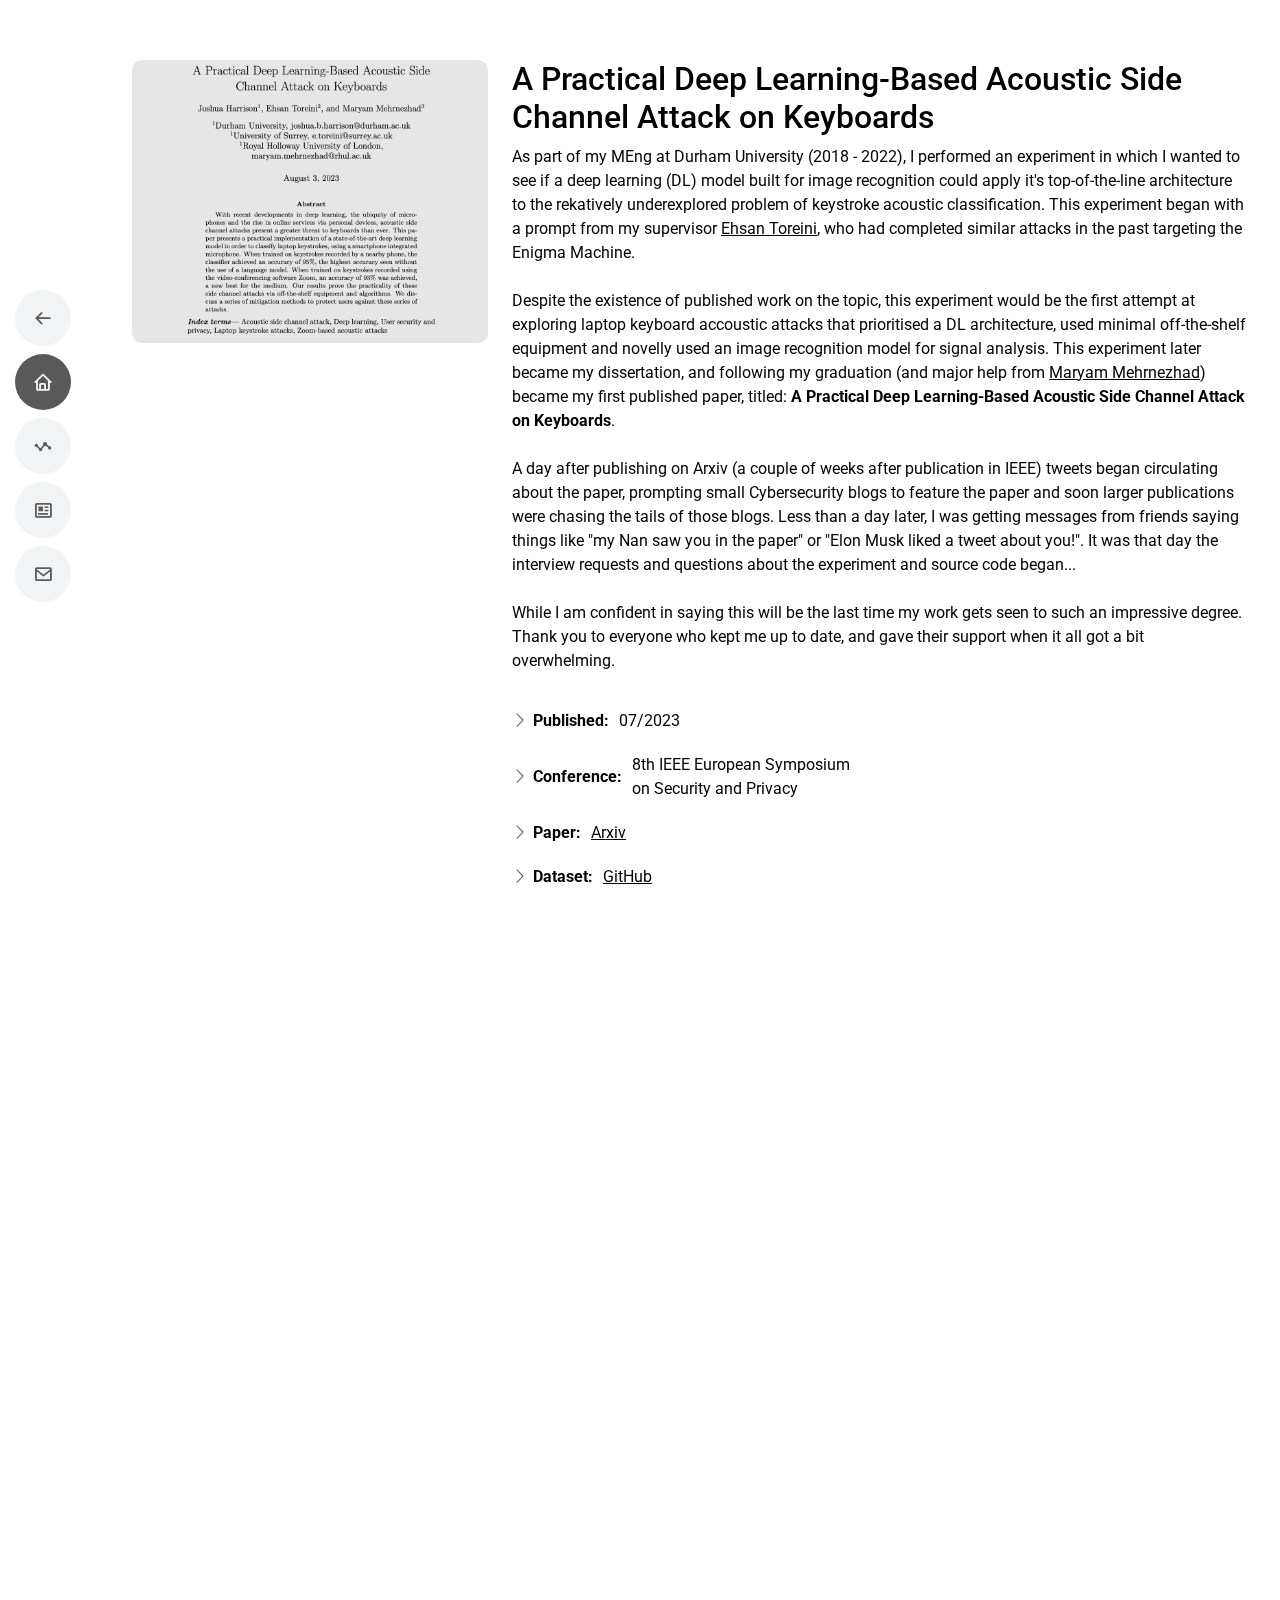
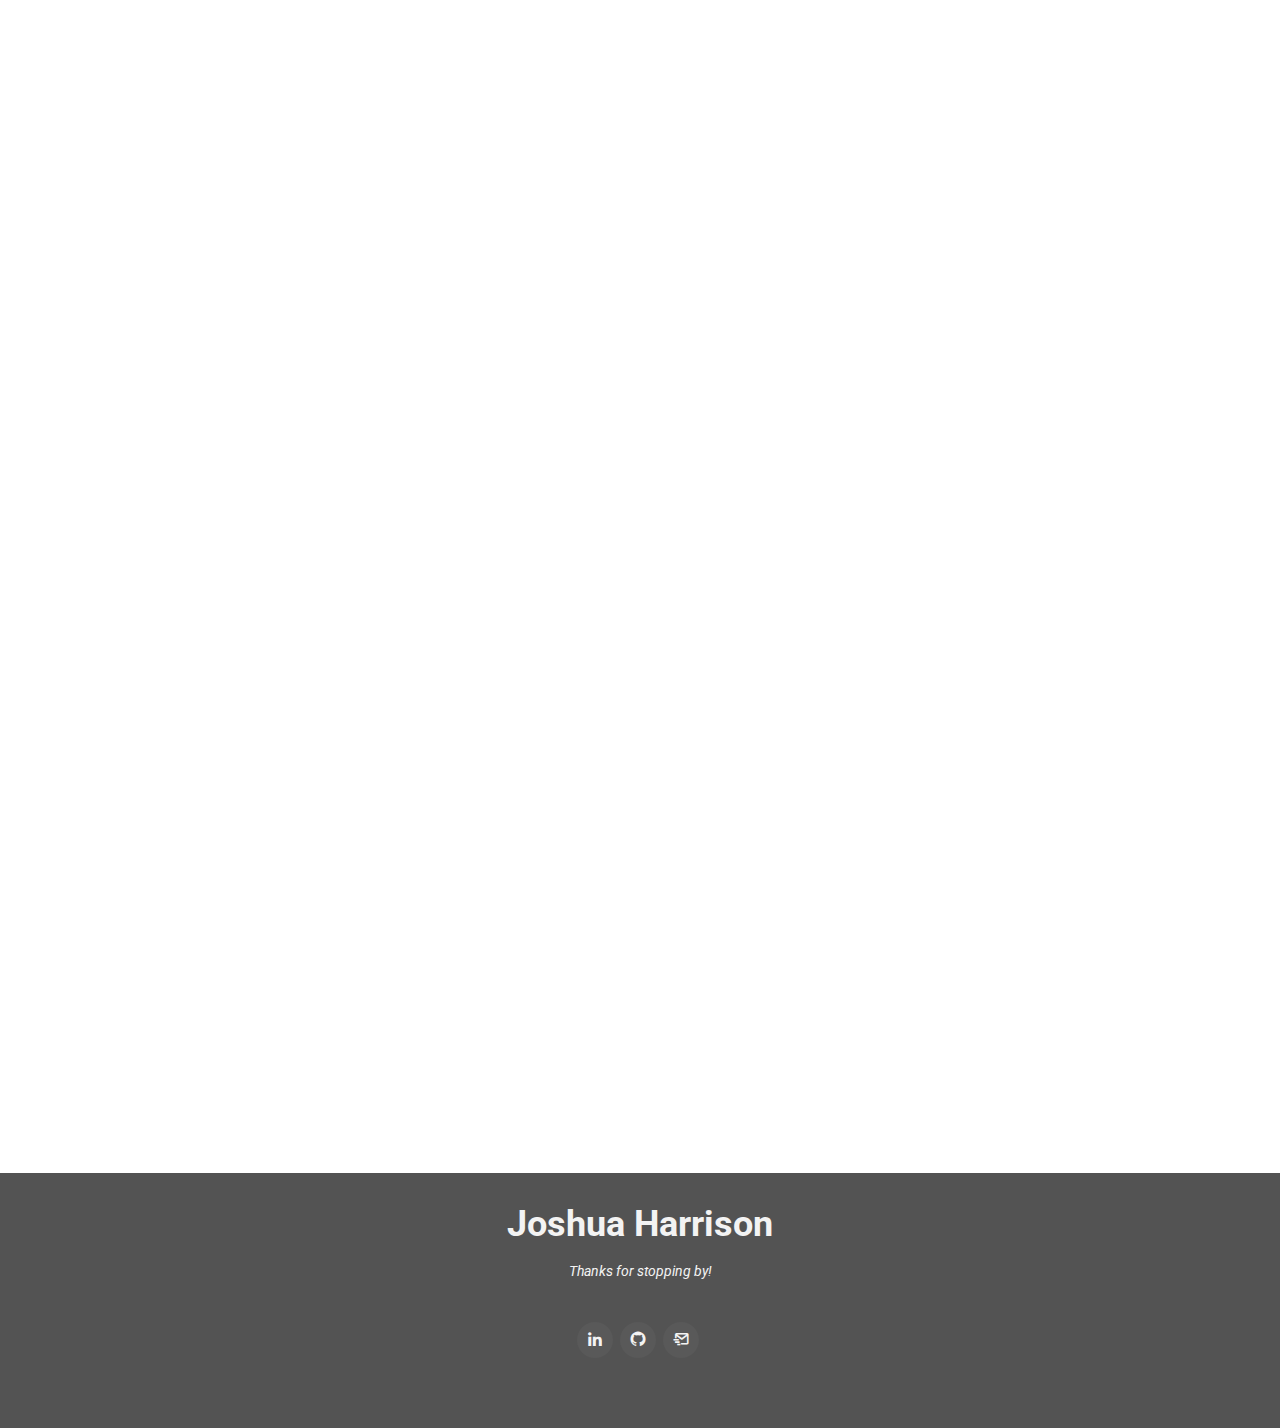
==== AcousticAttack.html @ 3df137f0 "Adds new page for Project" ====
<!DOCTYPE html>
<html lang="en">

<head>
  <meta charset="utf-8">
  <meta content="width=device-width, initial-scale=1.0" name="viewport">

  <title>Joshua Harrison</title>
  <meta content="" name="description">
  <meta content="" name="keywords">

  <!-- Favicons -->
  <link href="assets/img/favicon.png" rel="icon">
  <link href="assets/img/apple-touch-icon.png" rel="apple-touch-icon">

  <!-- Google Fonts -->
  <link rel="preconnect" href="https://fonts.gstatic.com" crossorigin>
  <link
    href="https://fonts.googleapis.com/css2?family=Roboto:ital,wght@0,100;0,300;0,400;0,500;0,700;0,900;1,100;1,300;1,400;1,500;1,700;1,900&display=swap"
    rel="stylesheet">

  <!-- Vendor CSS Files -->
  <link href="assets/vendor/aos/aos.css" rel="stylesheet">
  <link href="assets/vendor/bootstrap/css/bootstrap.min.css" rel="stylesheet">
  <link href="assets/vendor/bootstrap-icons/bootstrap-icons.css" rel="stylesheet">
  <link href="assets/vendor/boxicons/css/boxicons.min.css" rel="stylesheet">
  <link href="assets/vendor/glightbox/css/glightbox.min.css" rel="stylesheet">
  <link href="assets/vendor/swiper/swiper-bundle.min.css" rel="stylesheet">

  <!-- Template Main CSS File -->
  <link href="assets/css/style.css" rel="stylesheet">

  <!-- =======================================================
  * Template Name: MyResume - v4.3.0
  * Template URL: https://bootstrapmade.com/free-html-bootstrap-template-my-resume/
  * Author: BootstrapMade.com
  * License: https://bootstrapmade.com/license/
  ======================================================== -->
</head>

<body>

  <!-- ======= Mobile nav toggle button ======= -->
  <!-- <button type="button" class="mobile-nav-toggle d-xl-none"><i class="bi bi-list mobile-nav-toggle"></i></button> -->
  <i class="bi bi-list mobile-nav-toggle d-xl-none"></i>
  <!-- ======= Header ======= -->
  <header id="header" class="d-flex flex-column justify-content-center">

    <nav id="navbar" class="navbar nav-menu">
      <ul>
        <li><a href="./index.html" class="nav-link"><i class="bx bx-arrow-back"></i> <span>Back</span></a></li>
        <li><a href="#about" class="nav-link scrollto"><i class="bx bx-home"></i> <span>About</span></a></li>
        <li><a href="#stats" class="nav-link scrollto"><i class="bx bx-stats"></i> <span>Statictics</span></a></li>
        <li><a href="#press" class="nav-link scrollto"><i class="bx bx-news"></i> <span>Press and TV</span></a></li>
        <li><a href="#contact" class="nav-link scrollto"><i class="bx bx-envelope"></i> <span>Contact</span></a></li>
      </ul>
    </nav><!-- .nav-menu -->

  </header><!-- End Header -->

  <main id="main">

    <!-- ======= About Section ======= -->
    <section id="about" class="about">
      <div class="container" data-aos="fade-up">
        <div class="row">
          <div class="col-lg-4">
            <img src="assets/img/Abstract.png" class="img-fluid" alt="" style="border-radius: 10px; filter: brightness(90%);">
          </div>
          <div class="col-lg-8 pt-4 pt-lg-0 content">
            <h2 style="text-transform: none; font-weight: 500;">A Practical Deep Learning-Based Acoustic Side Channel Attack on Keyboards</h2>
            <p>
              As part of my MEng at Durham University (2018 - 2022), I performed an experiment in which I wanted to see if a deep learning (DL) model built for image recognition
              could apply it's top-of-the-line architecture to the rekatively underexplored problem of keystroke acoustic classification. This experiment began with a prompt
              from my supervisor <a href="ehsan toreini">Ehsan Toreini</a>, who had completed similar attacks in the past targeting the Enigma Machine. 
              <br><br>
              Despite the existence of published work on the topic, this experiment would be the first attempt at exploring laptop keyboard accoustic attacks that prioritised
              a DL architecture, used minimal off-the-shelf equipment and novelly used an image recognition model for signal analysis. This experiment later became my dissertation,
              and following my graduation (and major help from <a href="https://sites.google.com/view/maryammjd/home">Maryam Mehrnezhad</a>) became my first published paper, titled: <b>A Practical Deep Learning-Based Acoustic Side Channel Attack on Keyboards</b>.
              <br><br>
              A day after publishing on Arxiv (a couple of weeks after publication in IEEE) tweets began circulating about the paper, prompting small Cybersecurity blogs to feature
              the paper and soon larger publications were chasing the tails of those blogs. Less than a day later, I was getting messages from friends saying things like "my Nan saw you in the paper"
              or "Elon Musk liked a tweet about you!". It was that day the interview requests and questions about the experiment and source code began...
              <br><br>
              While I am confident in saying this will be the last time my work gets seen to such an impressive degree. Thank you to everyone who kept me up to date,
              and gave their support when it all got a bit overwhelming. 
            </p>
            <div class="row">
              <div class="col-lg-6">
                <ul>
                  <li></li>
                  <li><i class="bi bi-chevron-right"></i> <strong>Published:</strong> <span>07/2023</span></li>
                  <li><i class="bi bi-chevron-right"></i> <strong>Conference:</strong> <span>8th IEEE European Symposium on Security and Privacy</span></li>
                  <li><i class="bi bi-chevron-right"></i> <strong>Paper:</strong> <span><a href="https://arxiv.org/abs/2308.01074">Arxiv</a></span></span></li>
                  <li><i class="bi bi-chevron-right"></i> <strong>Dataset:</strong> <span><a href="https://github.com/JBFH-Dev/Keystroke-Datasets">GitHub</a></span></span></li>
                </ul>
              </div>
            </div>
          </div>
        </div>
      </div>
    </section><!-- End About Section -->

    <!-- ======= Facts Section ======= -->
    <section id="stats" class="facts">
      <div class="container" data-aos="fade-up">

        <div class="row">

          <div class="col-lg-3 col-md-6">
            <div class="count-box">
              <i class="bi bi-globe"></i>
              <span data-purecounter-start="0" data-purecounter-end="1250" data-purecounter-duration="1"
                class="purecounter"></span>
              <p><a href="https://www.altmetric.com/details/152330368#score">AltMetric</a> Attention Score</p>
            </div>
          </div>

          <div class="col-lg-3 col-md-6 mt-5 mt-md-0">
            <div class="count-box">
              <i class="bi bi-twitter"></i>
              <span data-purecounter-start="0" data-purecounter-end="756" data-purecounter-duration="1"
                class="purecounter"></span>
              <p>Tweets</p>
            </div>
          </div>

          <div class="col-lg-3 col-md-6 mt-5 mt-lg-0">
            <div class="count-box">
              <i class="bi bi-newspaper"></i>
              <span data-purecounter-start="0" data-purecounter-end="93" data-purecounter-duration="1"
                class="purecounter"></span>
              <p>News Outlets</p>
            </div>
          </div>

          <div class="col-lg-3 col-md-6 mt-5 mt-lg-0">
            <div class="count-box">
              <i class="bi bi-tv"></i>
              <span data-purecounter-start="0" data-purecounter-end="4" data-purecounter-duration="1"
                class="purecounter"></span>
              <p>Radio, Podcast &amp; TV Interviews</p>
            </div>
          </div>

        </div>

      </div>
    </section><!-- End Facts Section -->

    <!-- ======= Portfolio Section ======= -->
    <section id="press" class="portfolio section-bg">
      <div class="container" data-aos="fade-up">

        <div class="section-title">
          <h2>Press and TV</h2>
          <p>Below are a few of the mentions the paper has gotten in the press, keep checking
            back or follow my <a href="https://www.altmetric.com/details/152330368#score">AltMetric</a> to see updates!</p>
        </div>

        <div class="row">
          <div class="col-lg-12 d-flex justify-content-center" data-aos="fade-up" data-aos-delay="100">
            <ul id="portfolio-flters">
              <li data-filter="*" class="filter-active">All</li>
              <li data-filter=".filter-news">News</li>
              <li data-filter=".filter-tv">TV</li>
              <li data-filter=".filter-radio">Radio/Podcast</li>
            </ul>
          </div>
        </div>

        <div class="row portfolio-container" data-aos="fade-up" data-aos-delay="200">

          <div class="col-lg-4 col-md-6 portfolio-item filter-news">
            <div class="portfolio-wrap">
              <img src="assets/img/press/Fortune.png" class="img-fluid" alt="" style="filter: brightness(95%);">
              <div class="portfolio-info">
                <h4>Fortune</h4>
                <div class="portfolio-links">
                  <a href="https://fortune.com/2023/08/08/artificial-intelligence-listen-keyboard-typing-steal-sensitive-information-cybersecurity-research/" data-glightbox="type: external"
                    title="Portfolio Details"><i class="bx bx-link"></i></a>
                </div>
              </div>
            </div>
          </div>

          <div class="col-lg-4 col-md-6 portfolio-item filter-tv">
            <div class="portfolio-wrap">
              <img src="assets/img/press/CBS.png" class="img-fluid" alt="">
              <div class="portfolio-info">
                <h4>CBS News</h4>
                <div class="portfolio-links">
                  <a href="https://www.cbsnews.com/video/ai-could-steal-information-by-listening-to-you-type-keystrokes-study/" data-glightbox="type: external"
                    title="Portfolio Details"><i class="bx bx-link"></i></a>
                </div>
              </div>
            </div>
          </div>

          <div class="col-lg-4 col-md-6 portfolio-item filter-news">
            <div class="portfolio-wrap">
              <img src="assets/img/press/Guardian.png" class="img-fluid" alt="">
              <div class="portfolio-info">
                <h4>The Guardian</h4>
                <div class="portfolio-links">
                  <a href="https://www.theguardian.com/technology/2023/aug/08/ai-could-identify-passwords-by-sound-of-keys-being-pressed-study-suggests" data-glightbox="type: external"
                    title="Portfolio Details"><i class="bx bx-link"></i></a>
                </div>
              </div>
            </div>
          </div>

          <div class="col-lg-4 col-md-6 portfolio-item filter-radio">
            <div class="portfolio-wrap">
              <img src="assets/img/press/BBC.png" class="img-fluid" alt="">
              <div class="portfolio-info">
                <h4>BBC Global News</h4>
                <div class="portfolio-links">
                  <a href="https://open.spotify.com/episode/1rmKvZ9e3f9NEmU8VSKsXZ?si=bbad71d1962d490c" data-glightbox="type: external"
                    title="Portfolio Details"><i class="bx bx-link"></i></a>
                </div>
              </div>
            </div>
          </div>

          <div class="col-lg-4 col-md-6 portfolio-item filter-news">
            <div class="portfolio-wrap">
              <img src="assets/img/press/NewScientist.png" class="img-fluid" alt="">
              <div class="portfolio-info">
                <h4>New Scientist</h4>
                <div class="portfolio-links">
                  <a href="https://www.newscientist.com/article/2386895-ai-can-hear-what-youre-typing-over-zoom-with-93-per-cent-accuracy/" data-glightbox="type: external"
                    title="Portfolio Details"><i class="bx bx-link"></i></a>
                </div>
              </div>
            </div>
          </div>

          <div class="col-lg-4 col-md-6 portfolio-item filter-news">
            <div class="portfolio-wrap">
              <img src="assets/img/press/TheTimes.png" class="img-fluid" alt="">
              <div class="portfolio-info">
                <h4>The Times</h4>
                <div class="portfolio-links">
                  <a href="https://www.thetimes.co.uk/article/2175210e-3542-11ee-a54b-14a9a87cf1a8?shareToken=8038be019189c8128fcda77828b80289" data-glightbox="type: external"
                    title="Portfolio Details"><i class="bx bx-link"></i></a>
                </div>
              </div>
            </div>
          </div>

          <div class="col-lg-4 col-md-6 portfolio-item filter-news">
            <div class="portfolio-wrap">
              <img src="assets/img/press/Ars.png" class="img-fluid" alt="">
              <div class="portfolio-info">
                <h4>Ars Technica</h4>
                <div class="portfolio-links">
                  <a href="https://arstechnica.com/gadgets/2023/08/type-softly-researchers-can-guess-keystrokes-by-sound-with-93-accuracy/" data-glightbox="type: external"
                    title="Portfolio Details"><i class="bx bx-link"></i></a>
                </div>
              </div>
            </div>
          </div>

          <div class="col-lg-4 col-md-6 portfolio-item filter-news">
            <div class="portfolio-wrap">
              <img src="assets/img/press/Hackaday.png" class="img-fluid" alt="">
              <div class="portfolio-info">
                <h4>Hackaday</h4>
                <div class="portfolio-links">
                  <a href="https://hackaday.com/2023/08/06/noisy-keyboards-sink-ships/" data-glightbox="type: external"
                    title="Portfolio Details"><i class="bx bx-link"></i></a>
                </div>
              </div>
            </div>
          </div>

          <div class="col-lg-4 col-md-6 portfolio-item filter-news">
            <div class="portfolio-wrap">
              <img src="assets/img/press/Independent.png" class="img-fluid" alt="">
              <div class="portfolio-info">
                <h4>Independent</h4>
                <div class="portfolio-links">
                  <a href="https://www.independent.co.uk/tech/ai-password-stealing-accurate-cyberattack-b2389303.html" data-glightbox="type: external"
                    title="Portfolio Details"><i class="bx bx-link"></i></a>
                </div>
              </div>
            </div>
          </div>

          <div class="col-lg-4 col-md-6 portfolio-item filter-news">
            <div class="portfolio-wrap">
              <img src="assets/img/press/Mashable.png" class="img-fluid" alt="">
              <div class="portfolio-info">
                <h4>Mashable</h4>
                <div class="portfolio-links">
                  <a href="https://mashable.com/article/cyberattack-password-keystroke-acoustics-ai" data-glightbox="type: external"
                    title="Portfolio Details"><i class="bx bx-link"></i></a>
                </div>
              </div>
            </div>
          </div>

        </div>

      </div>
    </section><!-- End Portfolio Section -->

   

    <!-- ======= Contact Section ======= -->
    <section id="contact" class="contact">
      <div class="container" data-aos="fade-up">

        <div class="section-title">
          <h2>Contact</h2>
        </div>

        <div class="row mt-1">

          <div class="col-lg-4">
            <div class="info">

              <div class="email">
                <i class="bx bx-mail-send"></i>
                <h4>Email:</h4>
                <p><a style="color: #949494;" href="mailto:josh@jbfh.com">josh@jbfh.com</a></p>
              </div>

              <div class="email">
                <i class="bx bxl-linkedin"></i>
                <h4>LinkedIn:</h4>
                <p><a style="color: #949494;"
                    href="https://www.linkedin.com/in/jbfh/">https://www.linkedin.com/in/jbfh/</a></p>
              </div>

            </div>

          </div>

          <div class="col-lg-8 mt-5 mt-lg-0">

            <img src="assets/img/portfolio/LinkedInBanner.jpeg" class="img-fluid" alt="" style="border-radius: 25px;">
          </div>

        </div>

      </div>
    </section><!-- End Contact Section -->

  </main><!-- End #main -->

  <!-- ======= Footer ======= -->
  <footer id="footer">
    <div class="container">
      <h3>Joshua Harrison</h3>
      <p>Thanks for stopping by!</p>
      <div class="social-links">
        <a href="https://www.linkedin.com/in/jbfh/" class="linkedin"><i class="bx bxl-linkedin"></i></a>
        <a href="https://github.com/JBFH-Dev" class="facebook"><i class="bx bxl-github"></i></a>
        <a href="mailto:josh@jbfh.com" class="email"><i class="bx bx-mail-send"></i></a>
      </div>

    </div>
  </footer><!-- End Footer -->

  <div id="preloader"></div>
  <a href="#" class="back-to-top d-flex align-items-center justify-content-center"><i
      class="bi bi-arrow-up-short"></i></a>

  <!-- Vendor JS Files -->
  <script src="assets/vendor/aos/aos.js"></script>
  <script src="assets/vendor/bootstrap/js/bootstrap.bundle.min.js"></script>
  <script src="assets/vendor/glightbox/js/glightbox.min.js"></script>
  <script src="assets/vendor/isotope-layout/isotope.pkgd.min.js"></script>
  <script src="assets/vendor/php-email-form/validate.js"></script>
  <script src="assets/vendor/purecounter/purecounter.js"></script>
  <script src="assets/vendor/swiper/swiper-bundle.min.js"></script>
  <script src="assets/vendor/typed.js/typed.min.js"></script>
  <script src="assets/vendor/waypoints/noframework.waypoints.js"></script>

  <!-- Template Main JS File -->
  <script src="assets/js/main.js"></script>

</body>

</html>
---- assets/css/style.css ----
/**
* Template Name: MyResume - v4.3.0
* Template URL: https://bootstrapmade.com/free-html-bootstrap-template-my-resume/
* Author: BootstrapMade.com
* License: https://bootstrapmade.com/license/
*/

/*--------------------------------------------------------------
# General
--------------------------------------------------------------*/
body {
  font-family: "Roboto", sans-serif;
  color: #000000;
}

a {
  color: #000000;
  text-decoration: underline;
}

a:hover {
  color: #e4e4e4;
  text-decoration: none;
}

h1, h2, h3, h4, h5, h6 {
  font-family: "Roboto", sans-serif;
}

/*--------------------------------------------------------------
# Back to top button
--------------------------------------------------------------*/
.back-to-top {
  position: fixed;
  visibility: hidden;
  opacity: 0;
  right: 15px;
  bottom: 15px;
  z-index: 996;
  background: #595959;
  width: 40px;
  height: 40px;
  border-radius: 50px;
  transition: all 0.4s;
}

.back-to-top i {
  font-size: 28px;
  color: #f3f3f3;
  line-height: 0;
}

.back-to-top:hover {
  background: #b3b3b3;
  color: #f3f3f3;
}

.back-to-top.active {
  visibility: visible;
  opacity: 1;
}

/*--------------------------------------------------------------
# Preloader
--------------------------------------------------------------*/
#preloader {
  position: fixed;
  top: 0;
  left: 0;
  right: 0;
  bottom: 0;
  z-index: 9999;
  overflow: hidden;
  background: #f3f3f3;
}

#preloader:before {
  content: "";
  position: fixed;
  top: calc(50% - 30px);
  left: calc(50% - 30px);
  border: 6px solid #595959;
  border-top-color: #f3f3f3;
  border-bottom-color: #f3f3f3;
  border-radius: 50%;
  width: 60px;
  height: 60px;
  -webkit-animation: animate-preloader 1s linear infinite;
  animation: animate-preloader 1s linear infinite;
}

@-webkit-keyframes animate-preloader {
  0% {
    transform: rotate(0deg);
  }
  100% {
    transform: rotate(360deg);
  }
}

@keyframes animate-preloader {
  0% {
    transform: rotate(0deg);
  }
  100% {
    transform: rotate(360deg);
  }
}

/*--------------------------------------------------------------
# Disable aos animation delay on mobile devices
--------------------------------------------------------------*/
@media screen and (max-width: 768px) {
  [data-aos-delay] {
    transition-delay: 0 !important;
  }
}

/*--------------------------------------------------------------
# Header
--------------------------------------------------------------*/
#header {
  position: fixed;
  top: 0;
  left: 0;
  bottom: 0;
  z-index: 9997;
  transition: all 0.5s;
  padding: 15px;
  overflow-y: auto;
}

@media (max-width: 992px) {
  #header {
    width: 300px;
    background: #f3f3f3;
    border-right: 1px solid #e6e9ec;
    left: -300px;
  }
}

@media (min-width: 992px) {
  #main {
    margin-left: 100px;
  }
}

/*--------------------------------------------------------------
# Navigation Menu
--------------------------------------------------------------*/
/**
* Desktop Navigation 
*/
.nav-menu {
  padding: 0;
  display: block;
}

.nav-menu * {
  margin: 0;
  padding: 0;
  list-style: none;
}

.nav-menu > ul > li {
  position: relative;
  white-space: nowrap;
}

.nav-menu a, .nav-menu a:focus {
  display: flex;
  align-items: center;
  color: #5c5c5c;
  padding: 10px 18px;
  margin-bottom: 8px;
  transition: 0.3s;
  font-size: 15px;
  border-radius: 50px;
  background: #f2f3f5;
  height: 56px;
  width: 100%;
  overflow: hidden;
  transition: 0.3s;
}

.nav-menu a i, .nav-menu a:focus i {
  font-size: 20px;
}

.nav-menu a span, .nav-menu a:focus span {
  padding: 0 5px 0 7px;
  color: #575757;
}

@media (min-width: 992px) {
  .nav-menu a, .nav-menu a:focus {
    width: 56px;
  }
  .nav-menu a span, .nav-menu a:focus span {
    display: none;
    color: #f3f3f3;
  }
}

.nav-menu a:hover, .nav-menu .active, .nav-menu .active:focus, .nav-menu li:hover > a {
  color: #f3f3f3;
  background: #595959;
}

.nav-menu a:hover span, .nav-menu .active span, .nav-menu .active:focus span, .nav-menu li:hover > a span {
  color: #f3f3f3;
}

.nav-menu a:hover, .nav-menu li:hover > a {
  width: 100%;
  color: #f3f3f3;
}

.nav-menu a:hover span, .nav-menu li:hover > a span {
  display: block;
}

/**
* Mobile Navigation 
*/
.mobile-nav-toggle {
  position: fixed;
  right: 10px;
  top: 10px;
  z-index: 9998;
  border: 0;
  background: none;
  font-size: 28px;
  transition: all 0.4s;
  outline: none !important;
  line-height: 0;
  cursor: pointer;
  border-radius: 50px;
  padding: 5px;
}

.mobile-nav-toggle i {
  color: #575757;
}

.mobile-nav-active {
  overflow: hidden;
}

.mobile-nav-active #header {
  left: 0;
}

.mobile-nav-active .mobile-nav-toggle {
  color: #f3f3f3;
  background-color: #595959;
}

/*--------------------------------------------------------------
# Hero Section
--------------------------------------------------------------*/
#hero {
  width: 100%;
  height: 100vh;
  background: url("../img/Amzn.JPEG") top right no-repeat;
  background-size: cover;
  position: relative;
}

@media (min-width: 992px) {
  #hero {
    padding-left: 160px;
  }
}

#hero:before {
  content: "";
  background: rgba(245, 245, 245, 0.75);
  position: absolute;
  bottom: 0;
  top: 0;
  left: 0;
  right: 0;
}

#hero h1 {
  margin: 0;
  font-size: 64px;
  font-weight: 700;
  line-height: 56px;
  color: #575757;
}

#hero p {
  color: #333333;
  margin: 15px 0 0 0;
  font-size: 26px;
  font-family: "Roboto", sans-serif;
}

#hero p span {
  color: #595959;
  letter-spacing: 1px;
}

#hero .social-links {
  margin-top: 30px;
}

#hero .social-links a {
  font-size: 24px;
  display: inline-block;
  color: #575757;
  line-height: 1;
  margin-right: 20px;
  transition: 0.3s;
}

#hero .social-links a:hover {
  color: #595959;
}

@media (max-width: 992px) {
  #hero {
    text-align: center;
  }
  #hero h1 {
    font-size: 32px;
    line-height: 36px;
  }
  #hero p {
    margin-top: 10px;
    font-size: 20px;
    line-height: 24px;
  }
}

/*--------------------------------------------------------------
# Sections General
--------------------------------------------------------------*/
section {
  padding: 60px 0;
  overflow: hidden;
}

.section-title {
  text-align: center;
  padding-bottom: 30px;
}

.section-title h2 {
  font-size: 32px;
  font-weight: bold;
  text-transform: uppercase;
  margin-bottom: 20px;
  padding-bottom: 20px;
  position: relative;
  color: #535353;
}

.section-title h2::before {
  content: '';
  position: absolute;
  display: block;
  width: 120px;
  height: 1px;
  background: #ddd;
  bottom: 1px;
  left: calc(50% - 60px);
}

.section-title h2::after {
  content: '';
  position: absolute;
  display: block;
  width: 40px;
  height: 3px;
  background: #575757;
  bottom: 0;
  left: calc(50% - 20px);
}

.section-title p {
  margin-bottom: 0;
}

/*--------------------------------------------------------------
# About
--------------------------------------------------------------*/
.about .content h3 {
  font-weight: 700;
  font-size: 26px;
  color: #595959;
}

.about .content ul {
  list-style: none;
  padding: 0;
}

.about .content ul li {
  margin-bottom: 20px;
  display: flex;
  align-items: center;
}

.about .content ul strong {
  margin-right: 10px;
}

.about .content ul i {
  font-size: 16px;
  margin-right: 5px;
  color: #595959;
  line-height: 0;
}

.about .content p:last-child {
  margin-bottom: 0;
}

/*--------------------------------------------------------------
# Facts
--------------------------------------------------------------*/
.facts .count-box {
  padding: 30px 30px 25px 30px;
  margin-top: 30px;
  width: 100%;
  position: relative;
  text-align: center;
  background: #f3f3f3;
}

.facts .count-box i {
  position: absolute;
  top: -25px;
  left: 50%;
  transform: translateX(-50%);
  font-size: 24px;
  background: #595959;
  color: #f3f3f3;
  border-radius: 50px;
  display: inline-flex;
  align-items: center;
  justify-content: center;
  width: 48px;
  height: 48px;
}

.facts .count-box span {
  font-size: 36px;
  display: block;
  font-weight: 600;
  color: #1f1f1f;
}

.facts .count-box p {
  padding: 0;
  margin: 0;
  font-family: "Roboto", sans-serif;
  font-size: 14px;
}

/*--------------------------------------------------------------
# Skills
--------------------------------------------------------------*/
.skills .progress {
  height: 60px;
  display: block;
  background: none;
  border-radius: 0;
}

.skills .progress .skill {
  padding: 10px 0;
  margin: 0;
  text-transform: uppercase;
  display: block;
  font-weight: 600;
  font-family: "Roboto", sans-serif;
  color: #494949;
}

.skills .progress .skill .val {
  float: right;
  font-style: normal;
}

.skills .progress-bar-wrap {
  background: #f2f3f5;
}

.skills .progress-bar {
  width: 1px;
  height: 10px;
  transition: .9s;
  background-color: #595959;
}

/*--------------------------------------------------------------
# Resume
--------------------------------------------------------------*/
.resume .resume-title {
  font-size: 26px;
  font-weight: 700;
  margin-top: 20px;
  margin-bottom: 20px;
  color: #494949;
}

img.logo {
  height: 10%;
  width: 10%;
  border-radius: 5%; 
  display: block; 
  margin-bottom: 10px;
}

.resume .resume-item {
  padding: 0 0 20px 20px;
  margin-top: -2px;
  border-left: 2px solid #595959;
  position: relative;
}

.resume .resume-item h4 {
  line-height: 18px;
  font-size: 18px;
  font-weight: 600;
  text-transform: uppercase;
  font-family: "Roboto", sans-serif;
  color: #595959;
  margin-bottom: 10px;
}

.resume .resume-item h5 {
  font-size: 14px;
  font-style: italic;
  background: #535353;
  color: #f3f3f3;
  padding: 5px 15px;
  display: inline-block;
  font-weight: 400;
  margin-bottom: 10px;
}

.resume .resume-item ul {
  padding-left: 20px;
}

.resume .resume-item ul li {
  padding-bottom: 10px;
}

.resume .resume-item:last-child {
  padding-bottom: 0;
}

.resume .resume-item::before {
  content: "";
  position: absolute;
  width: 16px;
  height: 16px;
  border-radius: 50px;
  left: -9px;
  top: 0;
  background: #f3f3f3;
  border: 2px solid #595959;
}

/*--------------------------------------------------------------
# Portfolio
--------------------------------------------------------------*/
.portfolio .portfolio-item {
  margin-bottom: 30px;
}

.portfolio #portfolio-flters {
  padding: 0;
  margin: 0 auto 25px auto;
  list-style: none;
  text-align: center;
  background: #f3f3f3;
  border-radius: 50px;
  padding: 2px 15px;
}

.portfolio #portfolio-flters li {
  cursor: pointer;
  display: inline-block;
  padding: 10px 15px;
  font-size: 14px;
  font-weight: 600;
  line-height: 1;
  text-transform: uppercase;
  color: #000000;
  margin-bottom: 5px;
  transition: all 0.3s ease-in-out;
}

.portfolio #portfolio-flters li:hover, .portfolio #portfolio-flters li.filter-active {
  color: #595959;
}

.portfolio #portfolio-flters li:last-child {
  margin-right: 0;
}

.portfolio .portfolio-wrap {
  transition: 0.3s;
  position: relative;
  overflow: hidden;
  z-index: 1;
  background: rgba(69, 80, 91, 0.8);
}

.portfolio .portfolio-wrap::before {
  content: "";
  background: rgba(255, 255, 255, 0.7);
  position: absolute;
  left: 30px;
  right: 30px;
  top: 30px;
  bottom: 30px;
  transition: all ease-in-out 0.3s;
  z-index: 2;
  opacity: 0;
}

.portfolio .portfolio-wrap .portfolio-info {
  opacity: 0;
  position: absolute;
  top: 0;
  left: 0;
  right: 0;
  bottom: 0;
  text-align: center;
  z-index: 3;
  transition: all ease-in-out 0.3s;
  display: flex;
  flex-direction: column;
  justify-content: center;
  align-items: center;
}

.portfolio .portfolio-wrap .portfolio-info::before {
  display: block;
  content: "";
  width: 48px;
  height: 48px;
  position: absolute;
  top: 35px;
  left: 35px;
  border-top: 3px solid #d7dce1;
  border-left: 3px solid #d7dce1;
  transition: all 0.5s ease 0s;
  z-index: 9994;
}

.portfolio .portfolio-wrap .portfolio-info::after {
  display: block;
  content: "";
  width: 48px;
  height: 48px;
  position: absolute;
  bottom: 35px;
  right: 35px;
  border-bottom: 3px solid #d7dce1;
  border-right: 3px solid #d7dce1;
  transition: all 0.5s ease 0s;
  z-index: 9994;
}

.portfolio .portfolio-wrap .portfolio-info h4 {
  font-size: 20px;
  color: #575757;
  font-weight: 600;
}

.portfolio .portfolio-wrap .portfolio-info p {
  color: #575757;
  font-size: 14px;
  text-transform: uppercase;
  padding: 0;
  margin: 0;
}

.portfolio .portfolio-wrap .portfolio-links {
  text-align: center;
  z-index: 4;
}

.portfolio .portfolio-wrap .portfolio-links a {
  color: #575757;
  margin: 0 2px;
  font-size: 28px;
  display: inline-block;
  transition: 0.3s;
}

.portfolio .portfolio-wrap .portfolio-links a:hover {
  color: #fff;
}

.portfolio .portfolio-wrap:hover::before {
  top: 0;
  left: 0;
  right: 0;
  bottom: 0;
  opacity: 1;
}

.portfolio .portfolio-wrap:hover .portfolio-info {
  opacity: 1;
}

.portfolio .portfolio-wrap:hover .portfolio-info::before {
  top: 15px;
  left: 15px;
}

.portfolio .portfolio-wrap:hover .portfolio-info::after {
  bottom: 15px;
  right: 15px;
}

/*--------------------------------------------------------------
# Portfolio Details
--------------------------------------------------------------*/
.portfolio-details {
  padding-top: 40px;
}

.portfolio-details .portfolio-details-slider img {
  width: 100%;
}

.portfolio-details .portfolio-details-slider .swiper-pagination {
  margin-top: 20px;
  position: relative;
}

.portfolio-details .portfolio-details-slider .swiper-pagination .swiper-pagination-bullet {
  width: 12px;
  height: 12px;
  background-color: #f3f3f3;
  opacity: 1;
  border: 1px solid #595959;
}

.portfolio-details .portfolio-details-slider .swiper-pagination .swiper-pagination-bullet-active {
  background-color: #595959;
}

.portfolio-details .portfolio-info {
  padding: 30px;
  box-shadow: 0px 0 30px rgba(69, 80, 91, 0.08);
}

.portfolio-details .portfolio-info h3 {
  font-size: 22px;
  font-weight: 700;
  margin-bottom: 20px;
  padding-bottom: 20px;
  border-bottom: 1px solid #eee;
}

.portfolio-details .portfolio-info ul {
  list-style: none;
  padding: 0;
  font-size: 15px;
}

.portfolio-details .portfolio-info ul li + li {
  margin-top: 10px;
}

.portfolio-details .portfolio-description {
  padding-top: 30px;
}

.portfolio-details .portfolio-description h2 {
  font-size: 26px;
  font-weight: 700;
  margin-bottom: 20px;
}

.portfolio-details .portfolio-description p {
  padding: 0;
}

/*--------------------------------------------------------------
# Services
--------------------------------------------------------------*/
.services .icon-box {
  text-align: center;
  padding: 70px 20px 80px 20px;
  transition: all ease-in-out 0.3s;
  background: #f3f3f3;
  box-shadow: 0px 5px 90px 0px rgba(110, 123, 131, 0.05);
}

.services .icon-box .icon {
  margin: 0 auto;
  width: 100px;
  height: 100px;
  display: flex;
  align-items: center;
  justify-content: center;
  transition: ease-in-out 0.3s;
  position: relative;
}

.services .icon-box .icon i {
  font-size: 36px;
  transition: 0.5s;
  position: relative;
}

.services .icon-box .icon svg {
  position: absolute;
  top: 0;
  left: 0;
}

.services .icon-box .icon svg path {
  transition: 0.5s;
  fill: #f5f5f5;
}

.services .icon-box h4 {
  font-weight: 600;
  margin: 10px 0 15px 0;
  font-size: 22px;
}

.services .icon-box h4 a {
  color: #575757;
  transition: ease-in-out 0.3s;
}

.services .icon-box p {
  line-height: 24px;
  font-size: 14px;
  margin-bottom: 0;
}

.services .icon-box:hover {
  border-color: #f3f3f3;
  box-shadow: 0px 0 35px 0 rgba(0, 0, 0, 0.08);
}

.services .iconbox-blue i {
  color: #47aeff;
}

.services .iconbox-blue:hover .icon i {
  color: #f3f3f3;
}

.services .iconbox-blue:hover .icon path {
  fill: #fff;
}

.services .iconbox-orange i {
  color: #ffa76e;
}

.services .iconbox-orange:hover .icon i {
  color: #f3f3f3;
}

.services .iconbox-orange:hover .icon path {
  fill: #ffa76e;
}

.services .iconbox-pink i {
  color: #e80368;
}

.services .iconbox-pink:hover .icon i {
  color: #f3f3f3;
}

.services .iconbox-pink:hover .icon path {
  fill: #e80368;
}

.services .iconbox-yellow i {
  color: #ffbb2c;
}

.services .iconbox-yellow:hover .icon i {
  color: #f3f3f3;
}

.services .iconbox-yellow:hover .icon path {
  fill: #ffbb2c;
}

.services .iconbox-red i {
  color: #ff5828;
}

.services .iconbox-red:hover .icon i {
  color: #f3f3f3;
}

.services .iconbox-red:hover .icon path {
  fill: #ff5828;
}

.services .iconbox-teal i {
  color: #11dbcf;
}

.services .iconbox-teal:hover .icon i {
  color: #f3f3f3;
}

.services .iconbox-teal:hover .icon path {
  fill: #11dbcf;
}

/*--------------------------------------------------------------
# Testimonials
--------------------------------------------------------------*/
.testimonials .section-header {
  margin-bottom: 40px;
}

.testimonials .testimonial-item {
  text-align: center;
}

.testimonials .testimonial-item .testimonial-img {
  width: 120px;
  border-radius: 50%;
  border: 4px solid #f3f3f3;
  margin: 0 auto;
}

.testimonials .testimonial-item h3 {
  font-size: 20px;
  font-weight: bold;
  margin: 10px 0 5px 0;
  color: #111;
}

.testimonials .testimonial-item h4 {
  font-size: 14px;
  color: #999;
  margin: 0 0 15px 0;
}

.testimonials .testimonial-item .quote-icon-left, .testimonials .testimonial-item .quote-icon-right {
  color: #535353;
  font-size: 26px;
}

.testimonials .testimonial-item .quote-icon-left {
  display: inline-block;
  left: -5px;
  position: relative;
}

.testimonials .testimonial-item .quote-icon-right {
  display: inline-block;
  right: -5px;
  position: relative;
  top: 10px;
}

.testimonials .testimonial-item p {
  font-style: italic;
  margin: 0 auto 15px auto;
}

.testimonials .swiper-pagination {
  margin-top: 20px;
  position: relative;
}

.testimonials .swiper-pagination .swiper-pagination-bullet {
  width: 12px;
  height: 12px;
  background-color: #f3f3f3;
  opacity: 1;
  border: 1px solid #595959;
}

.testimonials .swiper-pagination .swiper-pagination-bullet-active {
  background-color: #595959;
}

@media (min-width: 992px) {
  .testimonials .testimonial-item p {
    width: 80%;
  }
}

/*--------------------------------------------------------------
# Contact
--------------------------------------------------------------*/
.contact .info {
  width: 100%;
  background: #fff;
}

.contact .info i {
  font-size: 20px;
  color: #595959;
  float: left;
  width: 44px;
  height: 44px;
  background: #d3d3d3;
  display: flex;
  justify-content: center;
  align-items: center;
  border-radius: 50px;
  transition: all 0.3s ease-in-out;
}

.contact .info h4 {
  padding: 0 0 0 60px;
  font-size: 22px;
  font-weight: 600;
  margin-bottom: 5px;
  color: #575757;
}

.contact .info p {
  padding: 0 0 0 60px;
  margin-bottom: 0;
  font-size: 14px;
  color: #949494;
}

.contact .info .email, .contact .info .phone {
  margin-top: 40px;
}

.contact .info .email:hover i, .contact .info .address:hover i, .contact .info .phone:hover i {
  background: #595959;
  color: #f3f3f3;
}

.contact .php-email-form {
  width: 100%;
  background: #fff;
}

.contact .php-email-form .form-group {
  padding-bottom: 8px;
}

.contact .php-email-form .error-message {
  display: none;
  color: #f3f3f3;
  background: #ed3c0d;
  text-align: left;
  padding: 15px;
  font-weight: 600;
}

.contact .php-email-form .error-message br + br {
  margin-top: 25px;
}

.contact .php-email-form .sent-message {
  display: none;
  color: #f3f3f3;
  background: #18d26e;
  text-align: center;
  padding: 15px;
  font-weight: 600;
}

.contact .php-email-form .loading {
  display: none;
  background: #f3f3f3;
  text-align: center;
  padding: 15px;
}

.contact .php-email-form .loading:before {
  content: "";
  display: inline-block;
  border-radius: 50%;
  width: 24px;
  height: 24px;
  margin: 0 10px -6px 0;
  border: 3px solid #18d26e;
  border-top-color: #eee;
  -webkit-animation: animate-loading 1s linear infinite;
  animation: animate-loading 1s linear infinite;
}

.contact .php-email-form input, .contact .php-email-form textarea {
  border-radius: 4px;
  box-shadow: none;
  font-size: 14px;
}

.contact .php-email-form input {
  height: 44px;
}

.contact .php-email-form textarea {
  padding: 10px 12px;
}

.contact .php-email-form button[type="submit"] {
  background: #595959;
  border: 0;
  padding: 10px 35px;
  color: #f3f3f3;
  transition: 0.4s;
  border-radius: 50px;
}

.contact .php-email-form button[type="submit"]:hover {
  background: #b3b3b3;
}

@-webkit-keyframes animate-loading {
  0% {
    transform: rotate(0deg);
  }
  100% {
    transform: rotate(360deg);
  }
}

@keyframes animate-loading {
  0% {
    transform: rotate(0deg);
  }
  100% {
    transform: rotate(360deg);
  }
}

/*--------------------------------------------------------------
# Footer
--------------------------------------------------------------*/
#footer {
  background: #535353;
  color: #f3f3f3;
  font-size: 14px;
  text-align: center;
  padding: 30px 0;
}

#footer h3 {
  font-size: 36px;
  font-weight: 700;
  position: relative;
  font-family: "Roboto", sans-serif;
  padding: 0;
  margin: 0 0 15px 0;
}

#footer p {
  font-size: 15;
  font-style: italic;
  padding: 0;
  margin: 0 0 40px 0;
}

#footer .social-links {
  margin: 0 0 40px 0;
}

#footer .social-links a {
  font-size: 18px;
  display: inline-block;
  background: #595959;
  color: #f3f3f3;
  line-height: 1;
  padding: 8px 0;
  margin-right: 4px;
  border-radius: 50%;
  text-align: center;
  width: 36px;
  height: 36px;
  transition: 0.3s;
}

#footer .social-links a:hover {
  background: #b3b3b3;
  color: #f3f3f3;
  text-decoration: none;
}

#footer .copyright {
  margin: 0 0 5px 0;
}

#footer .credits {
  font-size: 13px;
}
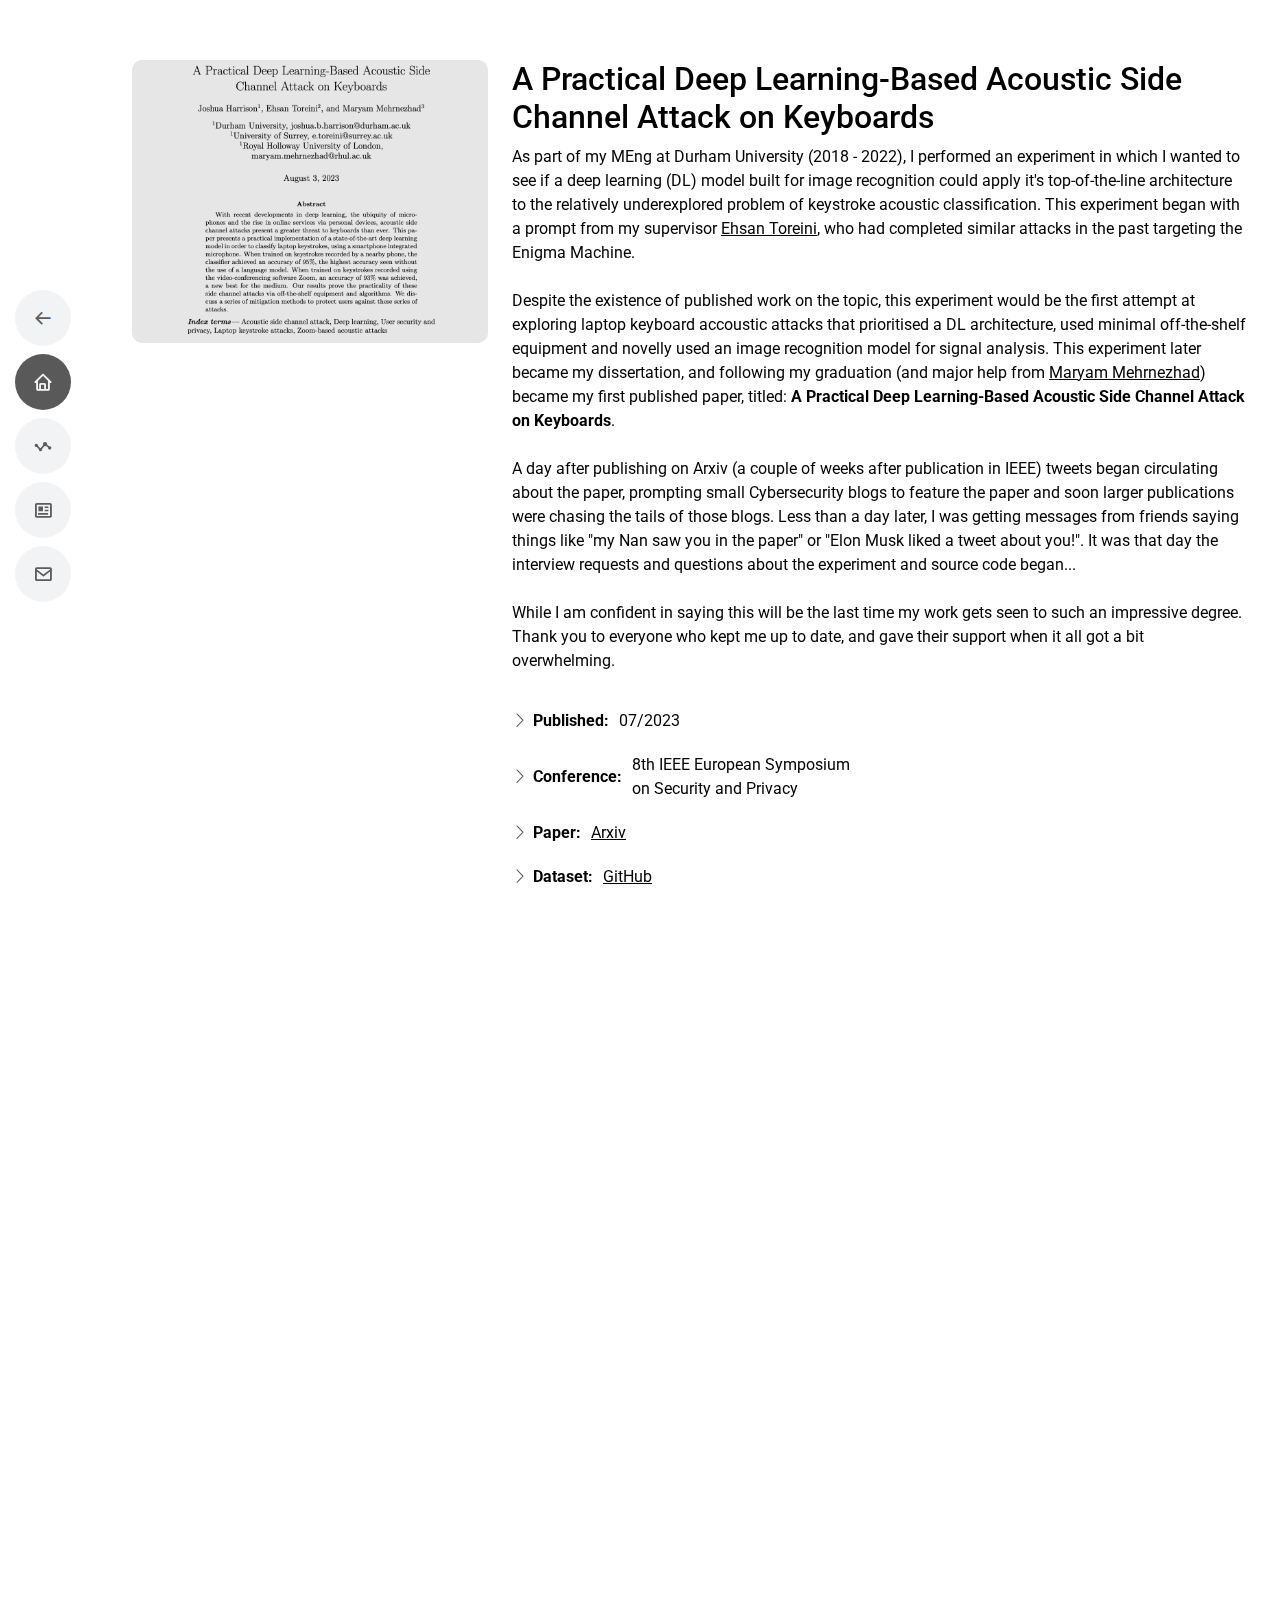
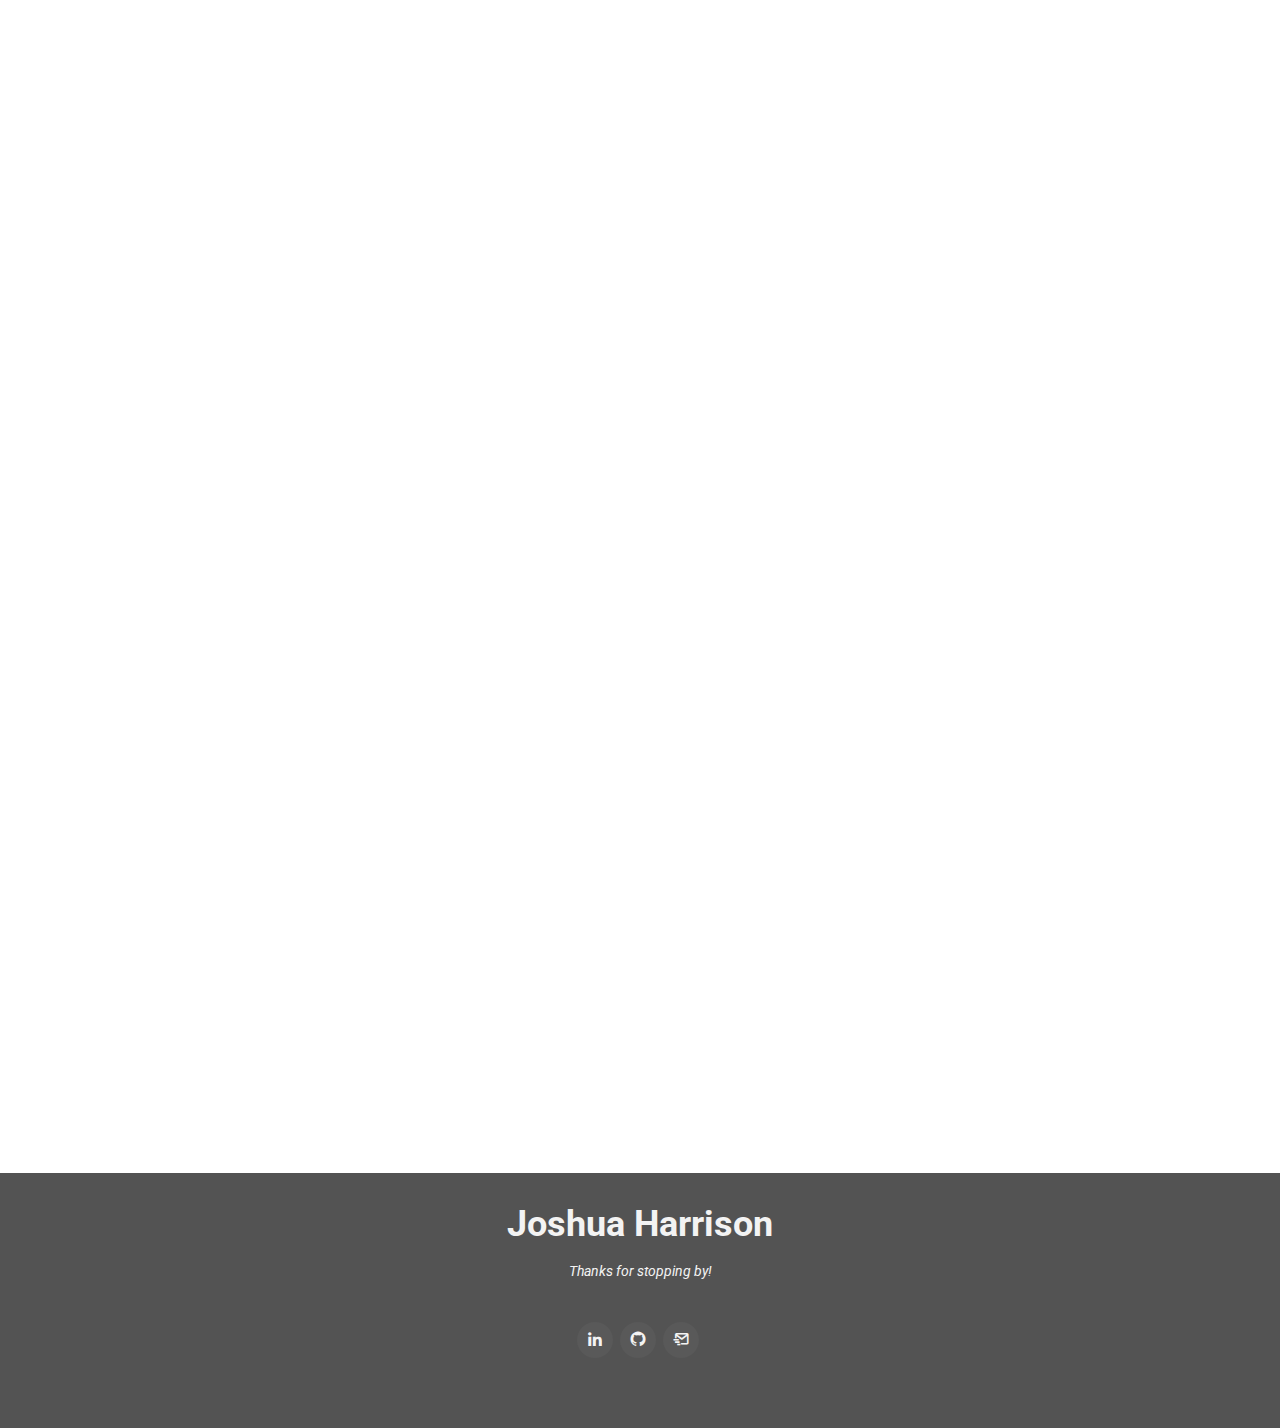
==== commit d71aa9b9: "Button" ====
--- a/AcousticAttack.html
+++ b/AcousticAttack.html
@@ -71,7 +71,7 @@
             <h2 style="text-transform: none; font-weight: 500;">A Practical Deep Learning-Based Acoustic Side Channel Attack on Keyboards</h2>
             <p>
               As part of my MEng at Durham University (2018 - 2022), I performed an experiment in which I wanted to see if a deep learning (DL) model built for image recognition
-              could apply it's top-of-the-line architecture to the rekatively underexplored problem of keystroke acoustic classification. This experiment began with a prompt
+              could apply it's top-of-the-line architecture to the relatively underexplored problem of keystroke acoustic classification. This experiment began with a prompt
               from my supervisor <a href="ehsan toreini">Ehsan Toreini</a>, who had completed similar attacks in the past targeting the Enigma Machine. 
               <br><br>
               Despite the existence of published work on the topic, this experiment would be the first attempt at exploring laptop keyboard accoustic attacks that prioritised
--- a/assets/css/style.css
+++ b/assets/css/style.css
@@ -419,6 +419,59 @@
   margin-bottom: 0;
 }
 
+.about .info {
+  width: 100%;
+  background: #fff;
+  justify-content: center;
+  align-items: center;
+}
+
+.about .info i {
+  font-size: 20px;
+  color: #595959;
+  float: left;
+  width: 44px;
+  height: 44px;
+  background: #d3d3d3;
+  display: flex;
+  justify-content: center;
+  align-items: center;
+  border-radius: 50px;
+  margin-right: 16px;
+  transition: all 0.3s ease-in-out;
+}
+
+.projectButton {
+  border-style: none;
+  border-radius: 20px;
+  display: flex;
+  justify-content: center;
+  align-items: center;
+  padding: 13px;
+}
+
+.about .info h5 {
+  padding: 0 0 0 0px;
+  margin-bottom: 0px;
+}
+
+.about .info p {
+  padding: 0 0 0 60px;
+  margin-bottom: 0;
+  font-size: 14px;
+  color: #949494;
+}
+
+.about .info .email, .contact .info .phone {
+  margin-top: 40px;
+}
+
+.about .info .email:hover i, .contact .info .address:hover i, .contact .info .phone:hover i {
+  background: #595959;
+  color: #f3f3f3;
+}
+
+
 /*--------------------------------------------------------------
 # Facts
 --------------------------------------------------------------*/
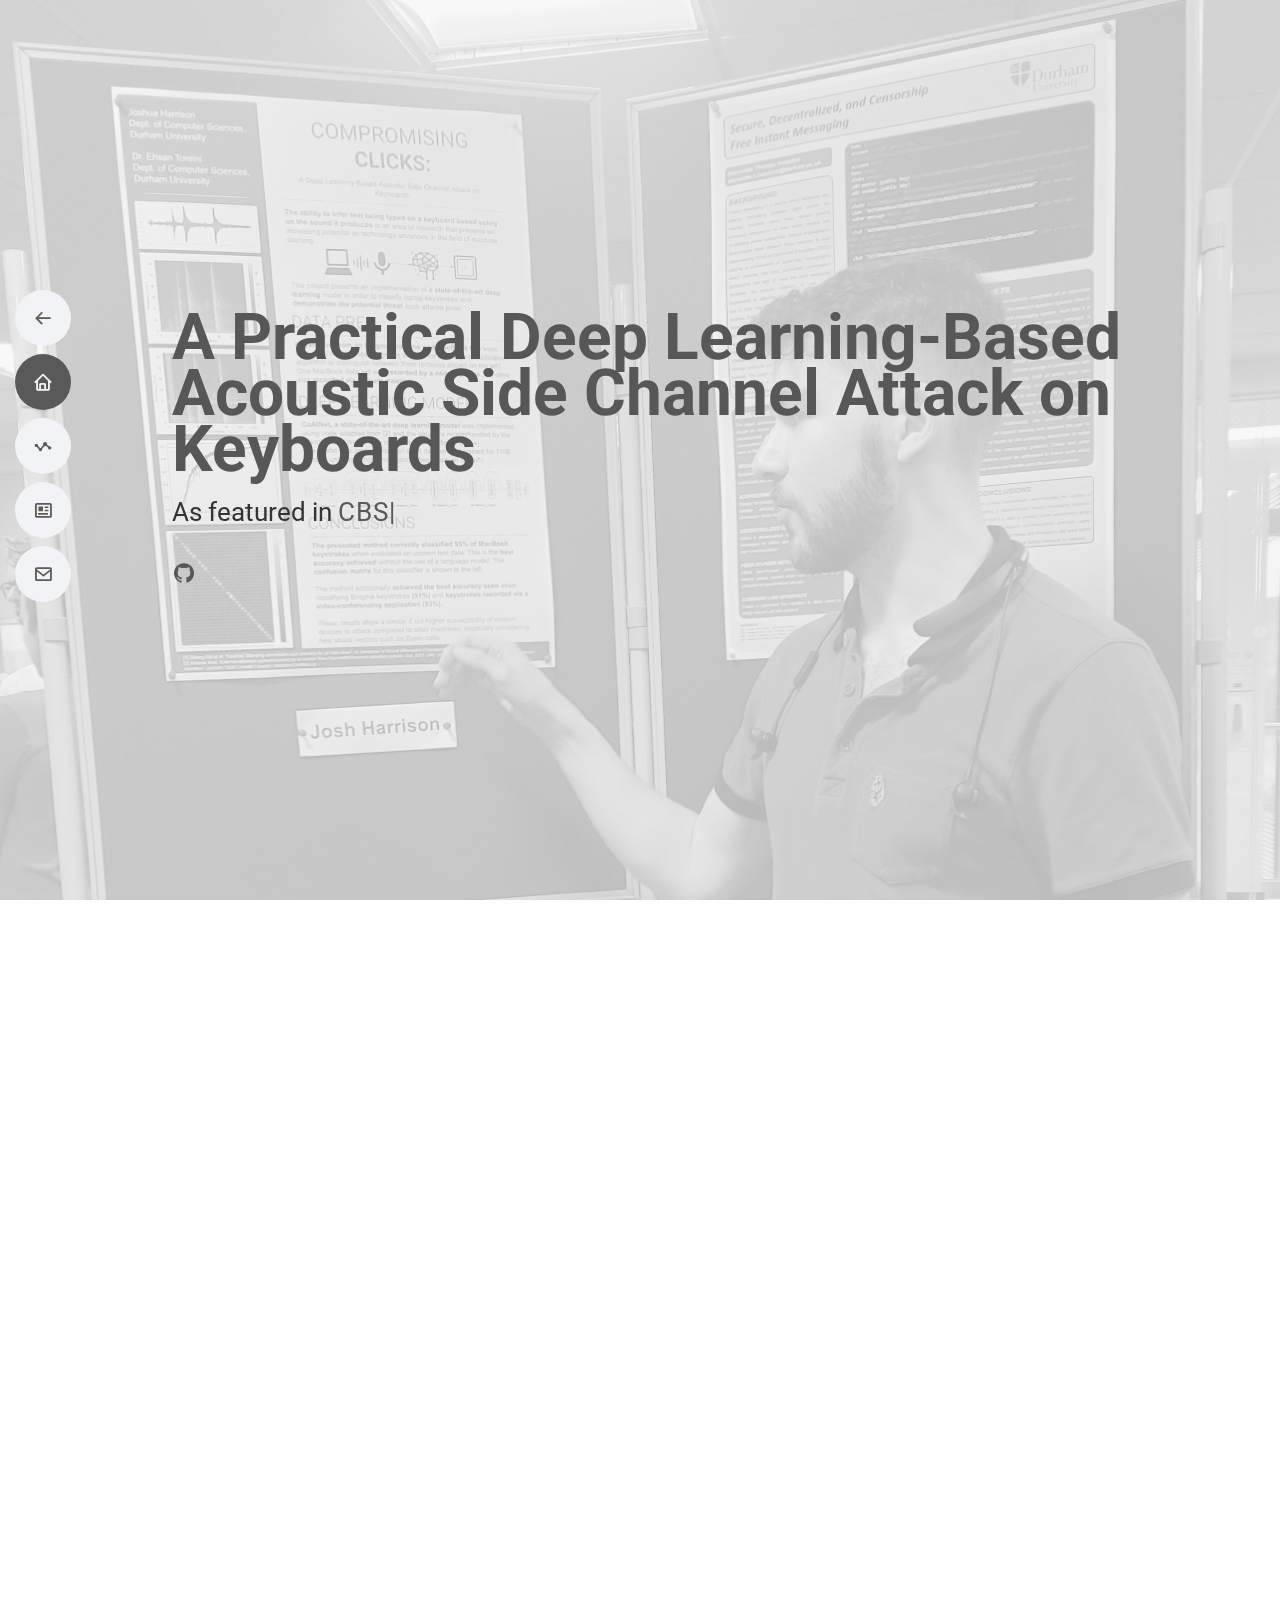
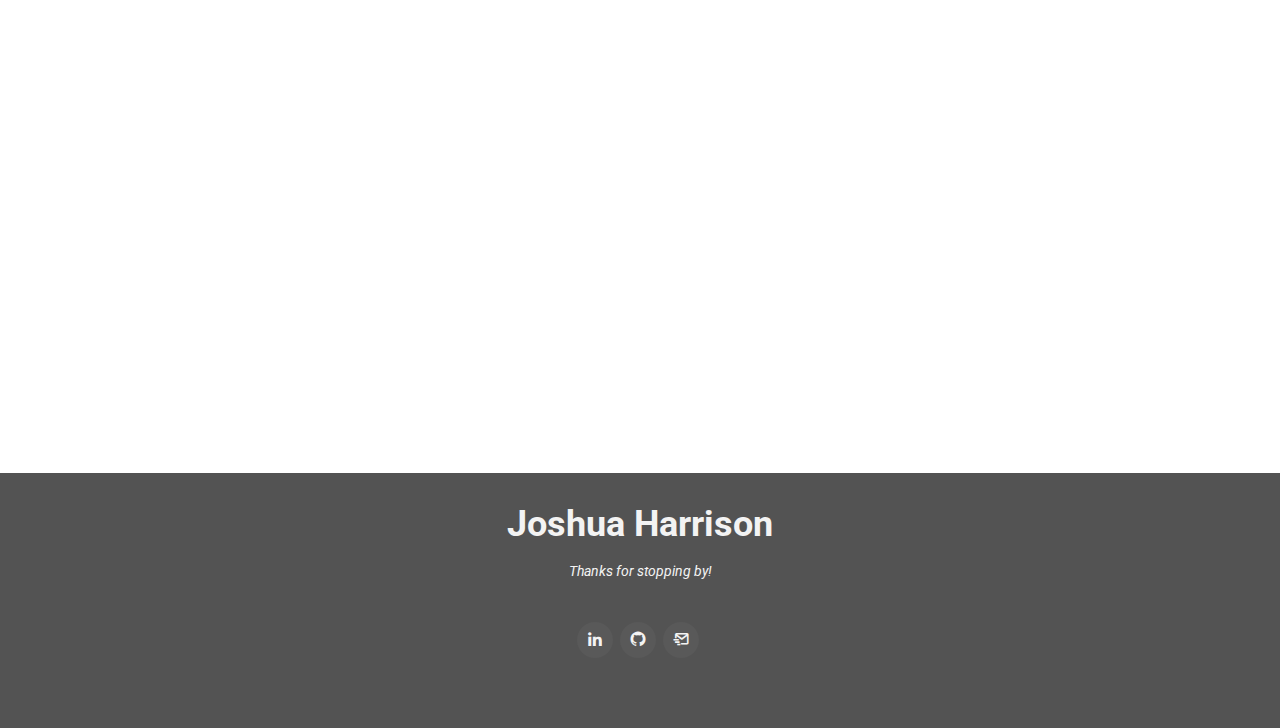
==== commit debba999: "add hero to paper page" ====
--- a/AcousticAttack.html
+++ b/AcousticAttack.html
@@ -49,7 +49,7 @@
     <nav id="navbar" class="navbar nav-menu">
       <ul>
         <li><a href="./index.html" class="nav-link"><i class="bx bx-arrow-back"></i> <span>Back</span></a></li>
-        <li><a href="#about" class="nav-link scrollto"><i class="bx bx-home"></i> <span>About</span></a></li>
+        <li><a href="#hero" class="nav-link scrollto"><i class="bx bx-home"></i> <span>About</span></a></li>
         <li><a href="#stats" class="nav-link scrollto"><i class="bx bx-stats"></i> <span>Statictics</span></a></li>
         <li><a href="#press" class="nav-link scrollto"><i class="bx bx-news"></i> <span>Press and TV</span></a></li>
         <li><a href="#contact" class="nav-link scrollto"><i class="bx bx-envelope"></i> <span>Contact</span></a></li>
@@ -58,6 +58,19 @@
 
   </header><!-- End Header -->
 
+  <!-- ======= Hero Section ======= -->
+  <section id="hero" class="d-flex flex-column justify-content-center" style="background: url(./assets/img/Presentation.jpg) top right no-repeat; width: 100%; height: 100vh; background-size: cover; position: relative;">
+    <div class="container" data-aos="zoom-in" data-aos-delay="100">
+      <h1>A Practical Deep Learning-Based Acoustic Side Channel Attack on Keyboards</h1>
+      <p>As featured in <span class="typed"
+          data-typed-items="CBS, BBC, Fortune, The Guardian, Hackaday, New Scientist, The Times, The Independent"></span>
+      </p>
+      <div class="social-links">
+        <a href="https://github.com/JBFH-Dev/Keystroke-Datasets" class="facebook"><i class="bx bxl-github"></i></a>
+      </div>
+    </div>
+  </section><!-- End Hero -->
+
   <main id="main">
 
     <!-- ======= About Section ======= -->
@@ -65,7 +78,7 @@
       <div class="container" data-aos="fade-up">
         <div class="row">
           <div class="col-lg-4">
-            <img src="assets/img/Abstract.png" class="img-fluid" alt="" style="border-radius: 10px; filter: brightness(90%);">
+            <a href="https://arxiv.org/pdf/2308.01074.pdf"><img src="assets/img/Abstract.png" class="img-fluid" alt="pdf of paper" style="border-radius: 10px; filter: brightness(90%);"></a>
           </div>
           <div class="col-lg-8 pt-4 pt-lg-0 content">
             <h2 style="text-transform: none; font-weight: 500;">A Practical Deep Learning-Based Acoustic Side Channel Attack on Keyboards</h2>
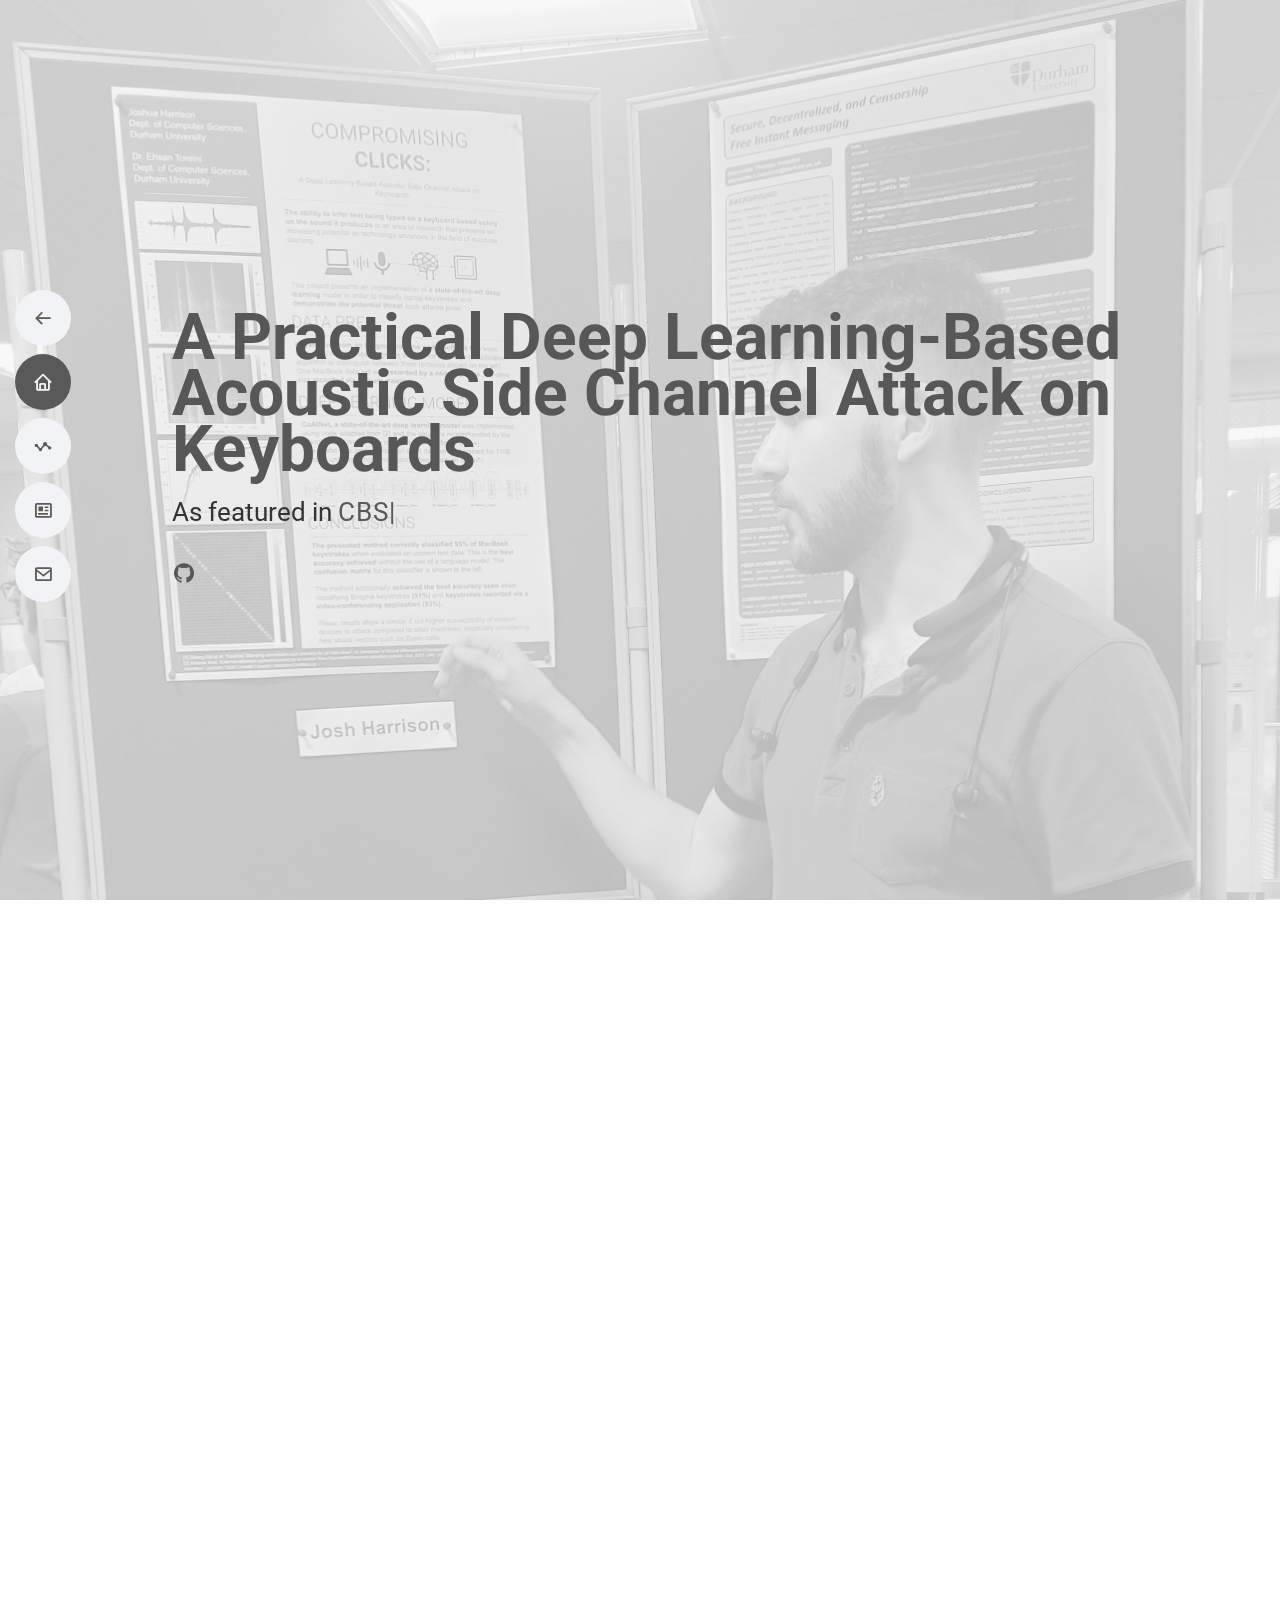
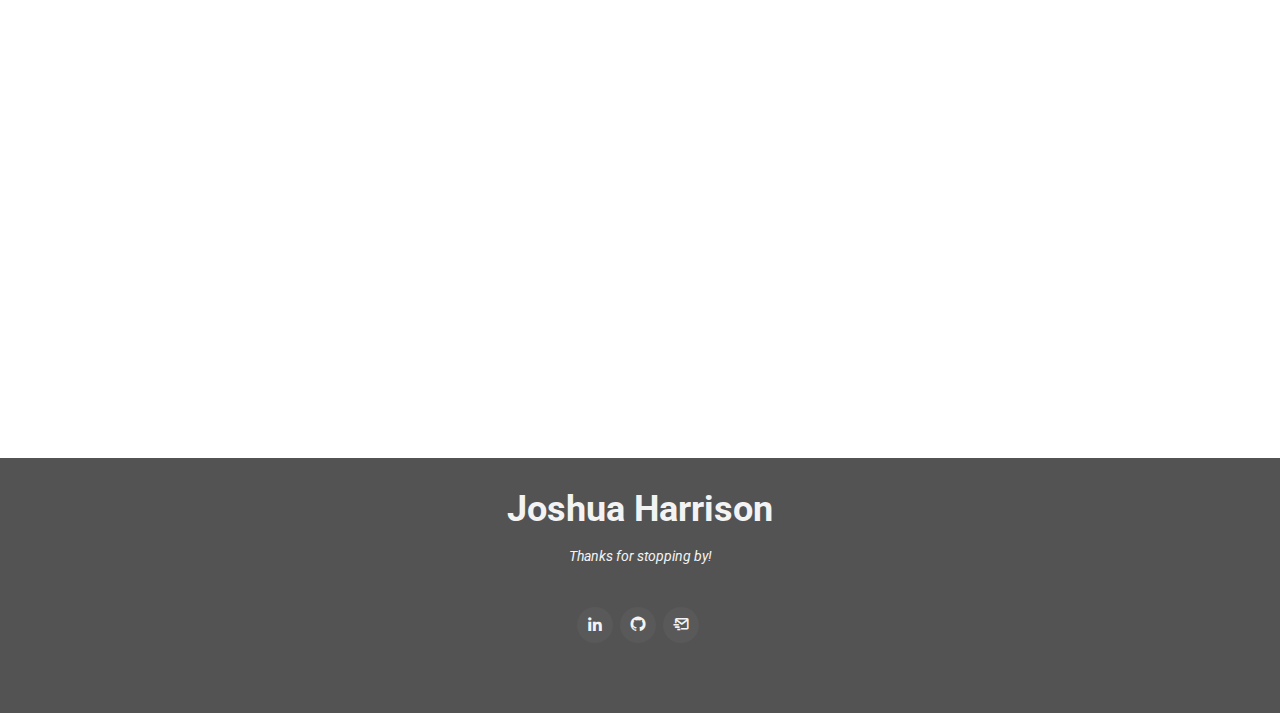
==== commit 36929663: "Spellcheck etc" ====
--- a/AcousticAttack.html
+++ b/AcousticAttack.html
@@ -81,19 +81,21 @@
             <a href="https://arxiv.org/pdf/2308.01074.pdf"><img src="assets/img/Abstract.png" class="img-fluid" alt="pdf of paper" style="border-radius: 10px; filter: brightness(90%);"></a>
           </div>
           <div class="col-lg-8 pt-4 pt-lg-0 content">
-            <h2 style="text-transform: none; font-weight: 500;">A Practical Deep Learning-Based Acoustic Side Channel Attack on Keyboards</h2>
+            <h2 style="text-transform: none; font-weight: 500;">The story so far...</h2>
             <p>
               As part of my MEng at Durham University (2018 - 2022), I performed an experiment in which I wanted to see if a deep learning (DL) model built for image recognition
-              could apply it's top-of-the-line architecture to the relatively underexplored problem of keystroke acoustic classification. This experiment began with a prompt
-              from my supervisor <a href="ehsan toreini">Ehsan Toreini</a>, who had completed similar attacks in the past targeting the Enigma Machine. 
+              could apply it's state-of-the-art architecture to the relatively underexplored problem of keystroke acoustic classification. This experiment began with a prompt
+              from my supervisor <a href="https://toreini.github.io">Ehsan Toreini</a>, who had completed similar attacks in the past targeting the Enigma Machine. 
               <br><br>
               Despite the existence of published work on the topic, this experiment would be the first attempt at exploring laptop keyboard accoustic attacks that prioritised
               a DL architecture, used minimal off-the-shelf equipment and novelly used an image recognition model for signal analysis. This experiment later became my dissertation,
-              and following my graduation (and major help from <a href="https://sites.google.com/view/maryammjd/home">Maryam Mehrnezhad</a>) became my first published paper, titled: <b>A Practical Deep Learning-Based Acoustic Side Channel Attack on Keyboards</b>.
+              and following my graduation (and excellent editing by <a href="https://sites.google.com/view/maryammjd/home">Maryam Mehrnezhad</a>) became my first published paper, 
+              titled: <b>A Practical Deep Learning-Based Acoustic Side Channel Attack on Keyboards</b>.
               <br><br>
-              A day after publishing on Arxiv (a couple of weeks after publication in IEEE) tweets began circulating about the paper, prompting small Cybersecurity blogs to feature
-              the paper and soon larger publications were chasing the tails of those blogs. Less than a day later, I was getting messages from friends saying things like "my Nan saw you in the paper"
-              or "Elon Musk liked a tweet about you!". It was that day the interview requests and questions about the experiment and source code began...
+              A day after publishing on <a href="https://arxiv.org/abs/2308.01074">Arxiv</a> (a couple of weeks after publication in <a href="https://www.computer.org/csdl/proceedings-article/eurospw/2023/272000a270/1OFtfqvVE52">IEEE</a>) 
+              tweets began circulating about the paper, prompting small Cybersecurity blogs to feature
+              the paper and soon larger publications were chasing the tails of those blogs. Less than a day later, I was getting messages from friends saying things like <em>"my Grandma saw you in the paper"</em>
+              or <em>"Elon Musk liked a tweet about you!"</em>. It was that day the interview requests and questions about the experiment and source code began... see below for the results!
               <br><br>
               While I am confident in saying this will be the last time my work gets seen to such an impressive degree. Thank you to everyone who kept me up to date,
               and gave their support when it all got a bit overwhelming. 
@@ -103,9 +105,9 @@
                 <ul>
                   <li></li>
                   <li><i class="bi bi-chevron-right"></i> <strong>Published:</strong> <span>07/2023</span></li>
-                  <li><i class="bi bi-chevron-right"></i> <strong>Conference:</strong> <span>8th IEEE European Symposium on Security and Privacy</span></li>
-                  <li><i class="bi bi-chevron-right"></i> <strong>Paper:</strong> <span><a href="https://arxiv.org/abs/2308.01074">Arxiv</a></span></span></li>
-                  <li><i class="bi bi-chevron-right"></i> <strong>Dataset:</strong> <span><a href="https://github.com/JBFH-Dev/Keystroke-Datasets">GitHub</a></span></span></li>
+                  <li><i class="bi bi-chevron-right"></i> <strong>Conference:</strong> <span><a href="https://www.computer.org/csdl/proceedings-article/eurospw/2023/272000a270/1OFtfqvVE52">8th IEEE European Symposium on Security and Privacy</a></span></li>
+                  <li><i class="bi bi-chevron-right"></i> <strong>Paper:</strong> <span><a href="https://arxiv.org/abs/2308.01074">Arxiv</a></span></li>
+                  <li><i class="bi bi-chevron-right"></i> <strong>Dataset:</strong> <span><a href="https://github.com/JBFH-Dev/Keystroke-Datasets">GitHub</a></span></li>
                 </ul>
               </div>
             </div>
@@ -168,7 +170,7 @@
         <div class="section-title">
           <h2>Press and TV</h2>
           <p>Below are a few of the mentions the paper has gotten in the press, keep checking
-            back or follow my <a href="https://www.altmetric.com/details/152330368#score">AltMetric</a> to see updates!</p>
+            back or follow the <a href="https://www.altmetric.com/details/152330368#score">AltMetric</a> to see updates!</p>
         </div>
 
         <div class="row">
@@ -292,7 +294,7 @@
             <div class="portfolio-wrap">
               <img src="assets/img/press/Independent.png" class="img-fluid" alt="">
               <div class="portfolio-info">
-                <h4>Independent</h4>
+                <h4>The Independent</h4>
                 <div class="portfolio-links">
                   <a href="https://www.independent.co.uk/tech/ai-password-stealing-accurate-cyberattack-b2389303.html" data-glightbox="type: external"
                     title="Portfolio Details"><i class="bx bx-link"></i></a>
